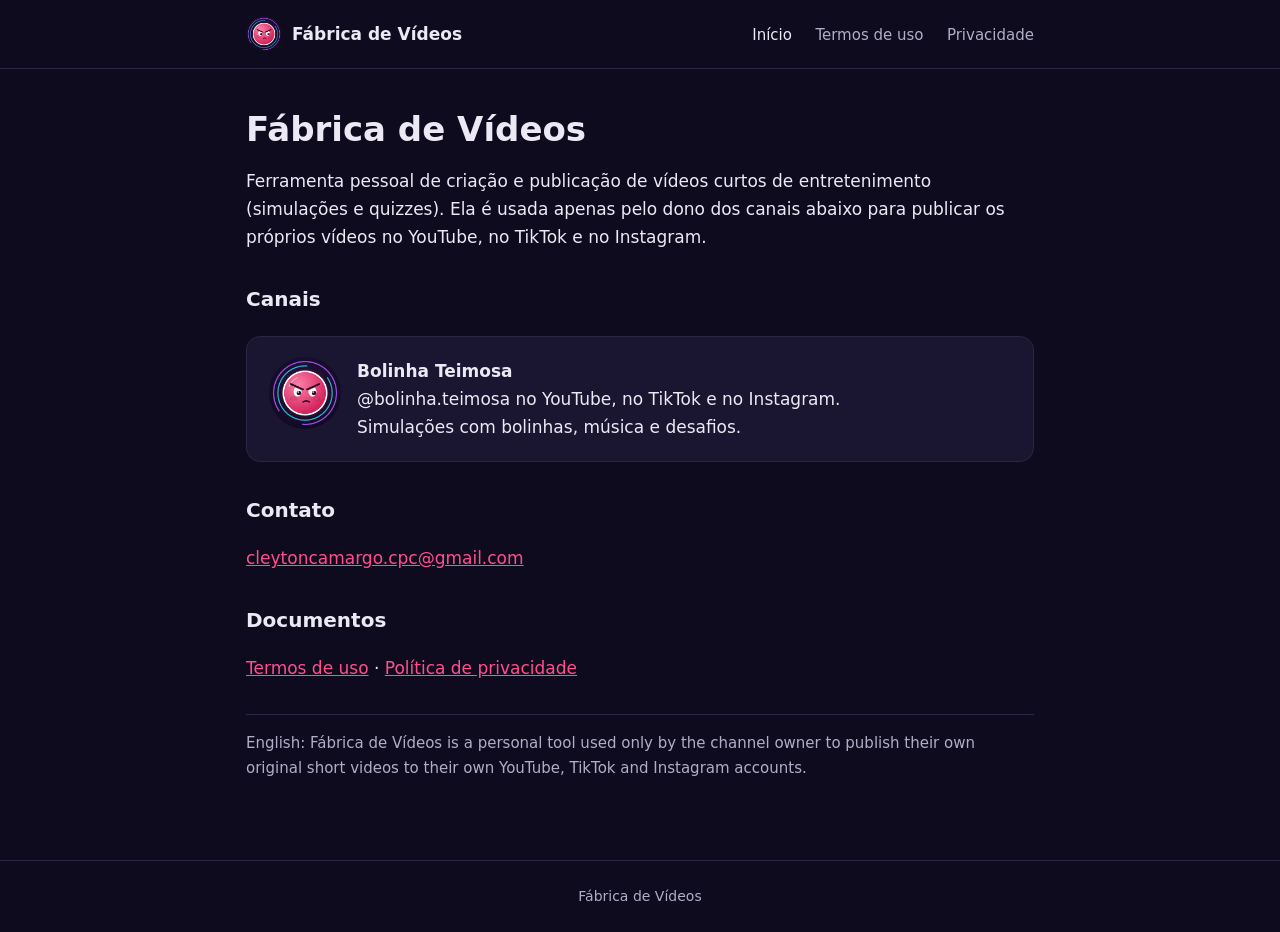
==== index.html @ 4b41c658 "Add files via upload" ====
<!doctype html>
<html lang="pt-BR">
<head>
  <meta charset="utf-8">
  <meta name="viewport" content="width=device-width, initial-scale=1">
  <title>Fábrica de Vídeos</title>
  <meta name="description" content="Ferramenta pessoal de criação e publicação de vídeos curtos de entretenimento.">
  <link rel="icon" href="bolinha.png">
  <link rel="stylesheet" href="estilo.css">
</head>
<body>
  <header>
    <div class="barra">
      <a class="marca" href="./"><img src="bolinha.png" alt="">Fábrica de Vídeos</a>
      <nav>
        <a href="./" aria-current="page">Início</a>
        <a href="termos.html">Termos de uso</a>
        <a href="privacidade.html">Privacidade</a>
      </nav>
    </div>
  </header>
  <main>
    <h1>Fábrica de Vídeos</h1>
    <p>Ferramenta pessoal de criação e publicação de vídeos curtos de entretenimento (simulações e quizzes). Ela é usada apenas pelo dono dos canais abaixo para publicar os próprios vídeos no YouTube, no TikTok e no Instagram.</p>

    <h2>Canais</h2>
    <div class="cartao">
      <img src="bolinha.png" alt="Bolinha Teimosa">
      <strong>Bolinha Teimosa</strong><br>
      @bolinha.teimosa no YouTube, no TikTok e no Instagram.<br>
      Simulações com bolinhas, música e desafios.
      <div style="clear: both"></div>
    </div>

    <h2>Contato</h2>
    <p><a href="mailto:cleytoncamargo.cpc@gmail.com">cleytoncamargo.cpc@gmail.com</a></p>

    <h2>Documentos</h2>
    <p><a href="termos.html">Termos de uso</a> · <a href="privacidade.html">Política de privacidade</a></p>

    <p class="ingles">English: Fábrica de Vídeos is a personal tool used only by the channel owner to publish their own original short videos to their own YouTube, TikTok and Instagram accounts.</p>
  </main>
  <footer>Fábrica de Vídeos</footer>
</body>
</html>
---- estilo.css ----
:root {
  --fundo: #0f0b1e;
  --cartao: #1a1530;
  --texto: #ece9f5;
  --suave: #b3acc9;
  --destaque: #ff4f8b;
  --borda: #2c2546;
}

* { box-sizing: border-box; }

body {
  margin: 0;
  background: var(--fundo);
  color: var(--texto);
  font: 17px/1.65 system-ui, -apple-system, "Segoe UI", Roboto, sans-serif;
}

header {
  border-bottom: 1px solid var(--borda);
}

.barra {
  max-width: 820px;
  margin: 0 auto;
  padding: 16px;
  display: flex;
  align-items: center;
  justify-content: space-between;
  gap: 16px;
  flex-wrap: wrap;
}

.marca {
  display: flex;
  align-items: center;
  gap: 10px;
  color: var(--texto);
  text-decoration: none;
  font-weight: 700;
}

.marca img { width: 36px; height: 36px; border-radius: 50%; }

nav a {
  color: var(--suave);
  text-decoration: none;
  margin-left: 18px;
  font-size: 15px;
}

nav a:hover, nav a[aria-current="page"] { color: var(--texto); }

main {
  max-width: 820px;
  margin: 0 auto;
  padding: 40px 16px 64px;
}

h1 { font-size: 34px; line-height: 1.2; margin: 0 0 8px; }
h2 { font-size: 20px; margin: 32px 0 8px; }

.atualizado { color: var(--suave); font-size: 14px; margin: 0 0 24px; }

.cartao {
  background: var(--cartao);
  border: 1px solid var(--borda);
  border-radius: 14px;
  padding: 20px 22px;
  margin: 20px 0;
}

.cartao img { width: 72px; height: 72px; border-radius: 50%; float: left; margin-right: 16px; }

a { color: var(--destaque); }

.ingles { color: var(--suave); font-size: 15px; border-top: 1px solid var(--borda); padding-top: 16px; margin-top: 32px; }

footer { color: var(--suave); font-size: 14px; text-align: center; padding: 24px 16px; border-top: 1px solid var(--borda); }
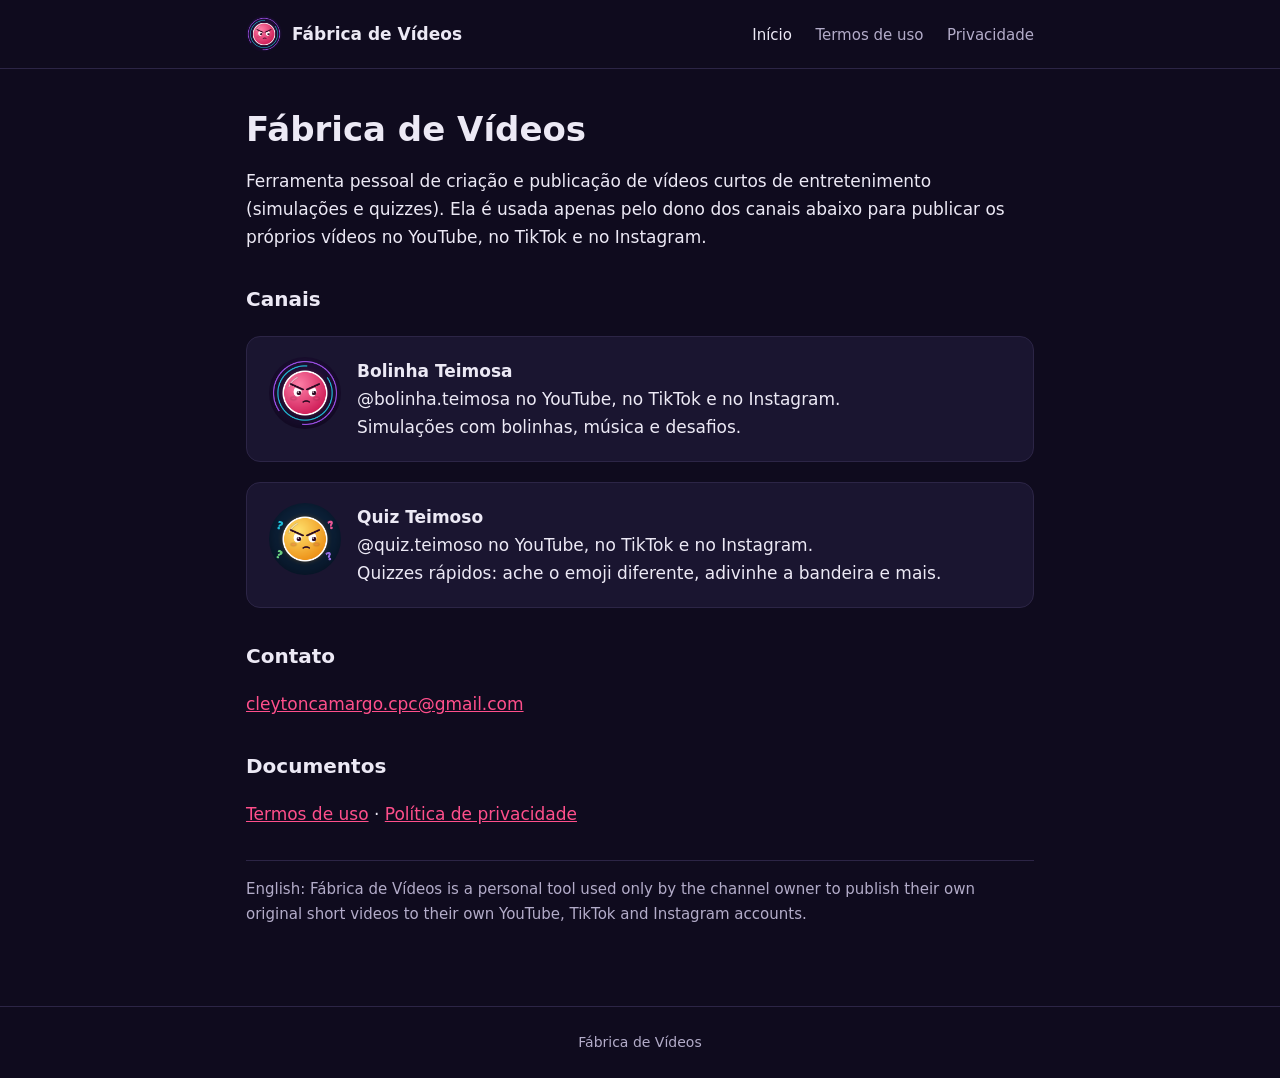
==== commit 29190375: "Add files via upload" ====
--- a/index.html
+++ b/index.html
@@ -31,6 +31,13 @@
       Simulações com bolinhas, música e desafios.
       <div style="clear: both"></div>
     </div>
+    <div class="cartao">
+      <img src="quiz.png" alt="Quiz Teimoso">
+      <strong>Quiz Teimoso</strong><br>
+      @quiz.teimoso no YouTube, no TikTok e no Instagram.<br>
+      Quizzes rápidos: ache o emoji diferente, adivinhe a bandeira e mais.
+      <div style="clear: both"></div>
+    </div>
 
     <h2>Contato</h2>
     <p><a href="mailto:cleytoncamargo.cpc@gmail.com">cleytoncamargo.cpc@gmail.com</a></p>
